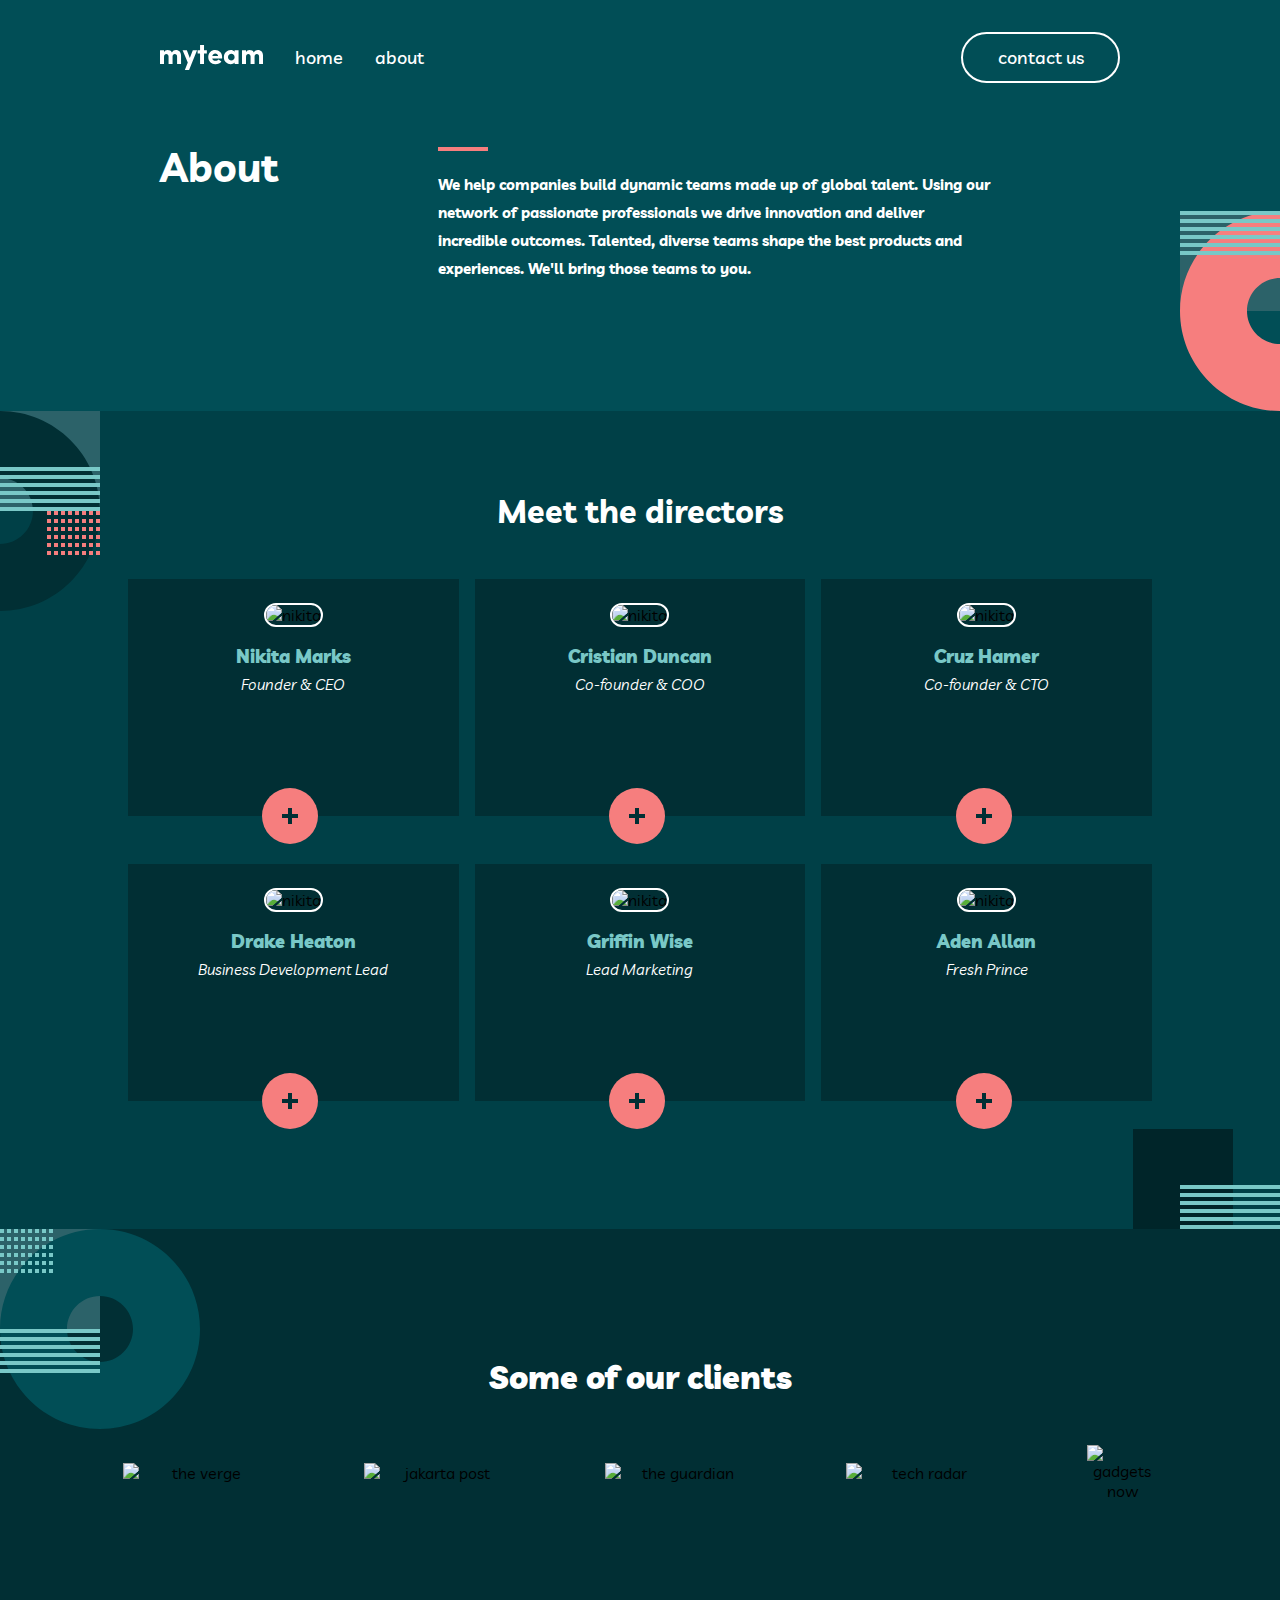
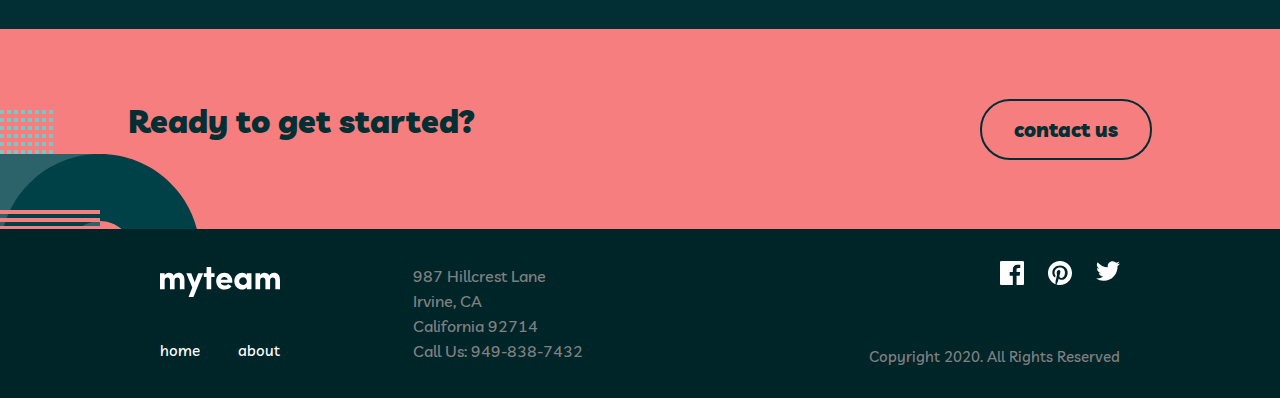
==== about.html @ 6d3e15d1 "Add files via upload" ====
<!DOCTYPE html>
<html lang="en">

<head>
  <meta charset="UTF-8">
  <meta name="viewport" content="width=device-width, initial-scale=1.0">
  <link href="https://fonts.googleapis.com/css2?family=Livvic:wght@500;700&display=swap" rel="stylesheet">
  <link rel="icon" type="image/png" sizes="32x32" href="./images/favicon-32x32.png">
  <link rel="stylesheet" href="./css/about-mobile.css">
  <link rel="stylesheet" href="./css/tablet/about-tablet.css">
  <link rel="stylesheet" href="./css/desktop/about-desktop.css">
  <script src="./js/script.js" defer></script>
  <title>Frontend Mentor | myteam website challenge - Homepage</title>
</head>

<body>

  <header>
    <div class="top-header">
      <svg class="logo" viewBox="0 0 160 40" xmlns="http://www.w3.org/2000/svg">
        <path fill="#fff"
          d="M6.214 29.531V18.237c0-1.488.334-2.582 1.003-3.282.668-.699 1.511-1.049 2.529-1.049 1.017 0 1.846.365 2.485 1.094.625.73.967 1.734 1.025 3.013v11.518h6.213V18.237c0-1.459.32-2.545.96-3.26.64-.714 1.49-1.07 2.55-1.07 1.062 0 1.92.379 2.573 1.138.625.759.938 1.793.938 3.102v11.384h6.148v-12.12c0-3.096-.69-5.484-2.071-7.165-1.381-1.682-3.38-2.523-5.996-2.523-2.616 0-4.687 1.265-6.213 3.795-1.163-2.5-3.394-3.75-6.694-3.75a6.251 6.251 0 00-3.27.915c-.945.64-1.672 1.51-2.18 2.612V8.192H0v21.34h6.214zM44.634 40L57.499 8.192h-6.606L46.248 20.29l-4.6-12.098h-6.606l8.045 19.152L38.072 40h6.563zm23.683-10.469V13.214H72.7V8.192h-4.383V0h-6.17v8.192h-3.793v5.022h3.793v16.317h6.17zm17.448.447c4.418.015 7.594-1.429 9.527-4.33L90.78 22.5c-1.046 1.34-2.565 2.009-4.557 2.009-1.279 0-2.427-.313-3.444-.938-1.018-.625-1.585-1.503-1.7-2.634H96.36c.058-1.28.087-1.934.087-1.964-.015-3.333-1.04-6.041-3.074-8.125-2.035-2.083-4.586-3.125-7.653-3.125-3.067-.015-5.64 1.005-7.718 3.058-2.078 2.054-3.118 4.725-3.118 8.014 0 3.288 1.04 5.982 3.118 8.08 2.108 2.068 4.695 3.103 7.762 3.103zm4.426-13.014h-9.027c.233-1.16.814-2.068 1.745-2.723.9-.655 1.875-.967 2.921-.937a4.987 4.987 0 012.856.982c.858.625 1.36 1.518 1.505 2.678zm19.518 12.969c1.076.03 2.202-.208 3.38-.714 1.177-.506 2.078-1.213 2.703-2.12v2.432h6.148V8.192h-6.148v2.366c-.625-.908-1.52-1.607-2.682-2.098-1.163-.491-2.296-.737-3.401-.737-2.718.015-5.167 1.05-7.347 3.103-2.18 2.053-3.27 4.725-3.27 8.013 0 3.289 1.053 5.96 3.16 8.014 2.108 2.053 4.594 3.08 7.457 3.08zm1.003-6.027c-1.41 0-2.624-.476-3.641-1.428-1.047-.953-1.57-2.158-1.57-3.616 0-1.444.523-2.657 1.57-3.639 1.134-.967 2.376-1.45 3.728-1.45 1.352 0 2.522.476 3.51 1.428.989.952 1.483 2.173 1.483 3.66 0 1.489-.494 2.701-1.483 3.639-.988.938-2.187 1.406-3.597 1.406zm22.81 5.625V18.237c0-1.488.335-2.582 1.003-3.282.669-.699 1.512-1.049 2.53-1.049 1.017 0 1.845.365 2.485 1.094.625.73.966 1.734 1.025 3.013v11.518h6.213V18.237c0-1.459.32-2.545.96-3.26.64-.714 1.49-1.07 2.55-1.07 1.062 0 1.92.379 2.573 1.138.625.759.938 1.793.938 3.102v11.384h6.148v-12.12c0-3.096-.69-5.484-2.071-7.165-1.381-1.682-3.38-2.523-5.996-2.523-2.616 0-4.687 1.265-6.214 3.795-1.162-2.5-3.394-3.75-6.693-3.75a6.251 6.251 0 00-3.27.915c-.945.64-1.672 1.51-2.18 2.612V8.192h-6.214v21.34h6.213z" />
      </svg>

      <div class="hamburger-button">
        <div class="bar"></div>
      </div>

      <nav>
        <div class="links">
          <div class="website-info">
            <a href="index.html">home</a>
            <a href="about.html">about</a>
          </div>
          <a class="contact" href="contact.html"><button>contact us</button></a>
        </div>
        <svg class="nav-svg" xmlns="http://www.w3.org/2000/svg" width="200" height="200">
          <g fill="none" fill-rule="evenodd">
            <path fill="#2C6269" d="M100 100H0V0h100z" />
            <path fill="#F67E7E"
              d="M100 0c55.228 0 100 44.772 100 100s-44.772 100-100 100S0 155.228 0 100 44.772 0 100 0zm0 67c-18.225 0-33 14.775-33 33s14.775 33 33 33 33-14.775 33-33-14.775-33-33-33z" />
            <path fill="#79C8C7"
              d="M100 40v4H0v-4h100zm0-8v4H0v-4h100zm0-8v4H0v-4h100zm0-8v4H0v-4h100zm0-8v4H0V8h100zm0-8v4H0V0h100z" />
          </g>
        </svg>
      </nav>
    </div>

    <div class="about">
      <h2>About</h2>
      <div class="hr-in-p">
        <hr>
        <p>We help companies build dynamic teams made up of global talent. Using our network of passionate professionals
          we drive innovation and deliver incredible outcomes. Talented, diverse teams shape the best products and
          experiences. We'll bring those teams to you.</p>
      </div>
    </div>

    <svg class="header-svg" xmlns="http://www.w3.org/2000/svg" width="200" height="200">
      <g fill="none" fill-rule="evenodd">
        <path fill="#2C6269" d="M100 100H0V0h100z" />
        <path fill="#F67E7E"
          d="M100 0c55.228 0 100 44.772 100 100s-44.772 100-100 100S0 155.228 0 100 44.772 0 100 0zm0 67c-18.225 0-33 14.775-33 33s14.775 33 33 33 33-14.775 33-33-14.775-33-33-33z" />
        <path fill="#79C8C7"
          d="M100 40v4H0v-4h100zm0-8v4H0v-4h100zm0-8v4H0v-4h100zm0-8v4H0v-4h100zm0-8v4H0V8h100zm0-8v4H0V0h100z" />
      </g>
    </svg>
  </header>



  <main>
    <div class="upper-main">
      <svg class="main-svg" xmlns="http://www.w3.org/2000/svg" width="200" height="200">
        <g fill="none" fill-rule="evenodd">
          <path fill="#2C6269" d="M100 100h100V0H100z" />
          <path fill="#012F34"
            d="M100 0C44.772 0 0 44.772 0 100s44.772 100 100 100 100-44.772 100-100S155.228 0 100 0zm0 67c18.225 0 33 14.775 33 33s-14.775 33-33 33-33-14.775-33-33 14.775-33 33-33z" />
          <path fill="#79C8C7"
            d="M100 96v4h100v-4H100zm0-8v4h100v-4H100zm0-8v4h100v-4H100zm0-8v4h100v-4H100zm0-8v4h100v-4H100zm0-8v4h100v-4H100z" />
          <path fill="#F67E7E"
            d="M196 140v4h4v-4h-4zm-7 0v4h4v-4h-4zm-7 0v4h4v-4h-4zm-7 0v4h4v-4h-4zm-7 0v4h4v-4h-4zm-7 0v4h4v-4h-4zm-7 0v4h4v-4h-4zm-7 0v4h4v-4h-4zm49-8v4h4v-4h-4zm-7 0v4h4v-4h-4zm-7 0v4h4v-4h-4zm-7 0v4h4v-4h-4zm-7 0v4h4v-4h-4zm-7 0v4h4v-4h-4zm-7 0v4h4v-4h-4zm-7 0v4h4v-4h-4zm49-8v4h4v-4h-4zm-7 0v4h4v-4h-4zm-7 0v4h4v-4h-4zm-7 0v4h4v-4h-4zm-7 0v4h4v-4h-4zm-7 0v4h4v-4h-4zm-7 0v4h4v-4h-4zm-7 0v4h4v-4h-4zm35-8v4h4v-4h-4zm-14 0v4h4v-4h-4zm7 0v4h4v-4h-4zm-21 0v4h4v-4h-4zm7 0v4h4v-4h-4zm35 0v4h4v-4h-4zm-7 0v4h4v-4h-4zm-42 0v4h4v-4h-4zm49-8v4h4v-4h-4zm-7 0v4h4v-4h-4zm-7 0v4h4v-4h-4zm-7 0v4h4v-4h-4zm-7 0v4h4v-4h-4zm-7 0v4h4v-4h-4zm-7 0v4h4v-4h-4zm-7 0v4h4v-4h-4zm49-8v4h4v-4h-4zm-7 0v4h4v-4h-4zm-7 0v4h4v-4h-4zm-7 0v4h4v-4h-4zm-7 0v4h4v-4h-4zm-7 0v4h4v-4h-4zm-7 0v4h4v-4h-4zm-7 0v4h4v-4h-4z" />
        </g>
      </svg>
      <h3>Meet the directors</h3>
      <div class="meet-directors">
        <div class="wrapper">
          <div class="card">
            <div class="front">
              <img src="\starter-code\assets\avatar-nikita.jpg" alt="nikita">
              <section>
                <span>Nikita Marks</span>
                <span>Founder & CEO</span>
              </section>
              
            </div>

            <div class="back">
              <section>
                <span>Nikita Marks</span>
                <p>"In the world of creation, empowered teams craft greatness."</p>
                <div class="social-contact">
                  <svg class="twitter-svg" xmlns="http://www.w3.org/2000/svg" width="24" height="20">
                    <path
                      d="M24 2.557a9.83 9.83 0 01-2.828.775A4.932 4.932 0 0023.337.608a9.864 9.864 0 01-3.127 1.195A4.916 4.916 0 0016.616.248c-3.179 0-5.515 2.966-4.797 6.045A13.978 13.978 0 011.671 1.149a4.93 4.93 0 001.523 6.574 4.903 4.903 0 01-2.229-.616c-.054 2.281 1.581 4.415 3.949 4.89a4.935 4.935 0 01-2.224.084 4.928 4.928 0 004.6 3.419A9.9 9.9 0 010 17.54a13.94 13.94 0 007.548 2.212c9.142 0 14.307-7.721 13.995-14.646A10.025 10.025 0 0024 2.557z" />
                  </svg>
                  <svg class="linkedin-svg" xmlns="http://www.w3.org/2000/svg" width="20" height="20">
                    <path
                      d="M18 0H2C.9 0 0 .9 0 2v16c0 1.1.9 2 2 2h16c1.1 0 2-.9 2-2V2c0-1.1-.9-2-2-2zM6 17H3V8h3v9zM4.5 6.3c-1 0-1.8-.8-1.8-1.8s.8-1.8 1.8-1.8 1.8.8 1.8 1.8-.8 1.8-1.8 1.8zM17 17h-3v-5.3c0-.8-.7-1.5-1.5-1.5s-1.5.7-1.5 1.5V17H8V8h3v1.2c.5-.8 1.6-1.4 2.5-1.4 1.9 0 3.5 1.6 3.5 3.5V17z" />
                  </svg>
                </div>
              </section>
            </div>
          </div>

          <div class="plus">
            <svg xmlns="http://www.w3.org/2000/svg" width="16" height="16">
              <path fill="#012F34" fill-rule="evenodd" d="M10 0v5.999L16 6v4h-6v6H6v-6H0V6h6V0h4z" />
            </svg>
          </div>
        </div>

        <div class="wrapper">
          <div class="card">
            <div class="front">
              <img src="\starter-code\assets\avatar-christian.jpg" alt="nikita">
              <section>
                <span>Cristian Duncan</span>
                <span>Co-founder & COO</span>
              </section>
              
            </div>

            <div class="back">
              <section>
                <span>Cristian Duncan</span>
                <p>"Unlock greatness through teamwork and unwavering determination"</p>
                <div class="social-contact">
                  <svg class="twitter-svg" xmlns="http://www.w3.org/2000/svg" width="24" height="20">
                    <path
                      d="M24 2.557a9.83 9.83 0 01-2.828.775A4.932 4.932 0 0023.337.608a9.864 9.864 0 01-3.127 1.195A4.916 4.916 0 0016.616.248c-3.179 0-5.515 2.966-4.797 6.045A13.978 13.978 0 011.671 1.149a4.93 4.93 0 001.523 6.574 4.903 4.903 0 01-2.229-.616c-.054 2.281 1.581 4.415 3.949 4.89a4.935 4.935 0 01-2.224.084 4.928 4.928 0 004.6 3.419A9.9 9.9 0 010 17.54a13.94 13.94 0 007.548 2.212c9.142 0 14.307-7.721 13.995-14.646A10.025 10.025 0 0024 2.557z" />
                  </svg>
                  <svg class="linkedin-svg" xmlns="http://www.w3.org/2000/svg" width="20" height="20">
                    <path
                      d="M18 0H2C.9 0 0 .9 0 2v16c0 1.1.9 2 2 2h16c1.1 0 2-.9 2-2V2c0-1.1-.9-2-2-2zM6 17H3V8h3v9zM4.5 6.3c-1 0-1.8-.8-1.8-1.8s.8-1.8 1.8-1.8 1.8.8 1.8 1.8-.8 1.8-1.8 1.8zM17 17h-3v-5.3c0-.8-.7-1.5-1.5-1.5s-1.5.7-1.5 1.5V17H8V8h3v1.2c.5-.8 1.6-1.4 2.5-1.4 1.9 0 3.5 1.6 3.5 3.5V17z" />
                  </svg>
                </div>
              </section>
            </div>
          </div>

          <div class="plus">
            <svg class="plus-sign" xmlns="http://www.w3.org/2000/svg" width="16" height="16">
              <path fill="#012F34" fill-rule="evenodd" d="M10 0v5.999L16 6v4h-6v6H6v-6H0V6h6V0h4z" />
            </svg>
          </div>
        </div>

        <div class="wrapper">
          <div class="card">
            <div class="front">
              <img src="\starter-code\assets\avatar-cruz.jpg" alt="nikita">
              <section>
                <span>Cruz Hamer</span>
                <span>Co-founder & CTO</span>
              </section>
              
            </div>

            <div class="back">
              <section>
                <span>Cruz Hamer</span>
                <p>"Chase your dreams with passion and let your spirit soar"</p>
                <div class="social-contact">
                  <svg class="twitter-svg" xmlns="http://www.w3.org/2000/svg" width="24" height="20">
                    <path
                      d="M24 2.557a9.83 9.83 0 01-2.828.775A4.932 4.932 0 0023.337.608a9.864 9.864 0 01-3.127 1.195A4.916 4.916 0 0016.616.248c-3.179 0-5.515 2.966-4.797 6.045A13.978 13.978 0 011.671 1.149a4.93 4.93 0 001.523 6.574 4.903 4.903 0 01-2.229-.616c-.054 2.281 1.581 4.415 3.949 4.89a4.935 4.935 0 01-2.224.084 4.928 4.928 0 004.6 3.419A9.9 9.9 0 010 17.54a13.94 13.94 0 007.548 2.212c9.142 0 14.307-7.721 13.995-14.646A10.025 10.025 0 0024 2.557z" />
                  </svg>
                  <svg class="linkedin-svg" xmlns="http://www.w3.org/2000/svg" width="20" height="20">
                    <path
                      d="M18 0H2C.9 0 0 .9 0 2v16c0 1.1.9 2 2 2h16c1.1 0 2-.9 2-2V2c0-1.1-.9-2-2-2zM6 17H3V8h3v9zM4.5 6.3c-1 0-1.8-.8-1.8-1.8s.8-1.8 1.8-1.8 1.8.8 1.8 1.8-.8 1.8-1.8 1.8zM17 17h-3v-5.3c0-.8-.7-1.5-1.5-1.5s-1.5.7-1.5 1.5V17H8V8h3v1.2c.5-.8 1.6-1.4 2.5-1.4 1.9 0 3.5 1.6 3.5 3.5V17z" />
                  </svg>
                </div>
              </section>
            </div>
          </div>

          <div class="plus">
            <svg class="plus-sign" xmlns="http://www.w3.org/2000/svg" width="16" height="16">
              <path fill="#012F34" fill-rule="evenodd" d="M10 0v5.999L16 6v4h-6v6H6v-6H0V6h6V0h4z" />
            </svg>
          </div>
        </div>

        <div class="wrapper">
          <div class="card">
            <div class="front">
              <img src="\starter-code\assets\avatar-drake.jpg" alt="nikita">
              <section>
                <span>Drake Heaton</span>
                <span>Business Development Lead</span>
              </section>
              
            </div>

            <div class="back">
              <section>
                <span>Drake Heaton</span>
                <p>"In the realm of possibility, empower others to discover their brilliance"</p>
                <div class="social-contact">
                  <svg class="twitter-svg" xmlns="http://www.w3.org/2000/svg" width="24" height="20">
                    <path
                      d="M24 2.557a9.83 9.83 0 01-2.828.775A4.932 4.932 0 0023.337.608a9.864 9.864 0 01-3.127 1.195A4.916 4.916 0 0016.616.248c-3.179 0-5.515 2.966-4.797 6.045A13.978 13.978 0 011.671 1.149a4.93 4.93 0 001.523 6.574 4.903 4.903 0 01-2.229-.616c-.054 2.281 1.581 4.415 3.949 4.89a4.935 4.935 0 01-2.224.084 4.928 4.928 0 004.6 3.419A9.9 9.9 0 010 17.54a13.94 13.94 0 007.548 2.212c9.142 0 14.307-7.721 13.995-14.646A10.025 10.025 0 0024 2.557z" />
                  </svg>
                  <svg class="linkedin-svg" xmlns="http://www.w3.org/2000/svg" width="20" height="20">
                    <path
                      d="M18 0H2C.9 0 0 .9 0 2v16c0 1.1.9 2 2 2h16c1.1 0 2-.9 2-2V2c0-1.1-.9-2-2-2zM6 17H3V8h3v9zM4.5 6.3c-1 0-1.8-.8-1.8-1.8s.8-1.8 1.8-1.8 1.8.8 1.8 1.8-.8 1.8-1.8 1.8zM17 17h-3v-5.3c0-.8-.7-1.5-1.5-1.5s-1.5.7-1.5 1.5V17H8V8h3v1.2c.5-.8 1.6-1.4 2.5-1.4 1.9 0 3.5 1.6 3.5 3.5V17z" />
                  </svg>
                </div>
              </section>
            </div>
          </div>

          <div class="plus">
            <svg class="plus-sign" xmlns="http://www.w3.org/2000/svg" width="16" height="16">
              <path fill="#012F34" fill-rule="evenodd" d="M10 0v5.999L16 6v4h-6v6H6v-6H0V6h6V0h4z" />
            </svg>
          </div>
        </div>

        <div class="wrapper">
          <div class="card">
            <div class="front">
              <img src="\starter-code\assets\avatar-griffin.jpg" alt="nikita">
              <section>
                <span>Griffin Wise</span>
                <span>Lead Marketing</span>
              </section>
              
            </div>

            <div class="back">
              <section>
                <span>Griffin Wise</span>
                <p>"Inspire innovation, and together, we'll conquer new horizons"</p>
                <div class="social-contact">
                  <svg class="twitter-svg" xmlns="http://www.w3.org/2000/svg" width="24" height="20">
                    <path
                      d="M24 2.557a9.83 9.83 0 01-2.828.775A4.932 4.932 0 0023.337.608a9.864 9.864 0 01-3.127 1.195A4.916 4.916 0 0016.616.248c-3.179 0-5.515 2.966-4.797 6.045A13.978 13.978 0 011.671 1.149a4.93 4.93 0 001.523 6.574 4.903 4.903 0 01-2.229-.616c-.054 2.281 1.581 4.415 3.949 4.89a4.935 4.935 0 01-2.224.084 4.928 4.928 0 004.6 3.419A9.9 9.9 0 010 17.54a13.94 13.94 0 007.548 2.212c9.142 0 14.307-7.721 13.995-14.646A10.025 10.025 0 0024 2.557z" />
                  </svg>
                  <svg class="linkedin-svg" xmlns="http://www.w3.org/2000/svg" width="20" height="20">
                    <path
                      d="M18 0H2C.9 0 0 .9 0 2v16c0 1.1.9 2 2 2h16c1.1 0 2-.9 2-2V2c0-1.1-.9-2-2-2zM6 17H3V8h3v9zM4.5 6.3c-1 0-1.8-.8-1.8-1.8s.8-1.8 1.8-1.8 1.8.8 1.8 1.8-.8 1.8-1.8 1.8zM17 17h-3v-5.3c0-.8-.7-1.5-1.5-1.5s-1.5.7-1.5 1.5V17H8V8h3v1.2c.5-.8 1.6-1.4 2.5-1.4 1.9 0 3.5 1.6 3.5 3.5V17z" />
                  </svg>
                </div>
              </section>
            </div>
          </div>

          <div class="plus">
            <svg xmlns="http://www.w3.org/2000/svg" width="16" height="16">
              <path fill="#012F34" fill-rule="evenodd" d="M10 0v5.999L16 6v4h-6v6H6v-6H0V6h6V0h4z" />
            </svg>
          </div>
        </div>

        

        <div class="wrapper">
          <div class="card">
            <div class="front">
              <img src="\starter-code\assets\avatar-aden.jpg" alt="nikita">
              <section>
                <span>Aden Allan</span>
                <span>Fresh Prince</span>
              </section>
            </div>

            <div class="back">
              <section>
                <span>Aden Allan</span>
                <p>"Empowered teams create truly amazing products. Set the north star and let them follow it."</p>
                <div class="social-contact">
                  <svg class="twitter-svg" xmlns="http://www.w3.org/2000/svg" width="24" height="20">
                    <path
                      d="M24 2.557a9.83 9.83 0 01-2.828.775A4.932 4.932 0 0023.337.608a9.864 9.864 0 01-3.127 1.195A4.916 4.916 0 0016.616.248c-3.179 0-5.515 2.966-4.797 6.045A13.978 13.978 0 011.671 1.149a4.93 4.93 0 001.523 6.574 4.903 4.903 0 01-2.229-.616c-.054 2.281 1.581 4.415 3.949 4.89a4.935 4.935 0 01-2.224.084 4.928 4.928 0 004.6 3.419A9.9 9.9 0 010 17.54a13.94 13.94 0 007.548 2.212c9.142 0 14.307-7.721 13.995-14.646A10.025 10.025 0 0024 2.557z" />
                  </svg>
                  <svg class="linkedin-svg" xmlns="http://www.w3.org/2000/svg" width="20" height="20">
                    <path
                      d="M18 0H2C.9 0 0 .9 0 2v16c0 1.1.9 2 2 2h16c1.1 0 2-.9 2-2V2c0-1.1-.9-2-2-2zM6 17H3V8h3v9zM4.5 6.3c-1 0-1.8-.8-1.8-1.8s.8-1.8 1.8-1.8 1.8.8 1.8 1.8-.8 1.8-1.8 1.8zM17 17h-3v-5.3c0-.8-.7-1.5-1.5-1.5s-1.5.7-1.5 1.5V17H8V8h3v1.2c.5-.8 1.6-1.4 2.5-1.4 1.9 0 3.5 1.6 3.5 3.5V17z" />
                  </svg>
                </div>
              </section>
            </div>
          </div>

          <div class="plus">
            <svg xmlns="http://www.w3.org/2000/svg" width="16" height="16">
              <path fill="#012F34" fill-rule="evenodd" d="M10 0v5.999L16 6v4h-6v6H6v-6H0V6h6V0h4z" />
            </svg>
          </div>
        </div>
      </div>

      <svg class="director-svg" xmlns="http://www.w3.org/2000/svg" width="147" height="100">
        <g fill="none" fill-rule="evenodd">
          <path fill="#002529" d="M0 100h100V0H0z" />
          <path fill="#79C8C7"
            d="M47 96v4h100v-4H47zm0-8v4h100v-4H47zm0-8v4h100v-4H47zm0-8v4h100v-4H47zm0-8v4h100v-4H47zm0-8v4h100v-4H47z" />
        </g>
      </svg>
    </div>
  </main>

  <div class="lower-main">
    <svg class="clients-svg" xmlns="http://www.w3.org/2000/svg" width="200" height="200">
      <g fill="none" fill-rule="evenodd">
        <path fill="#2C6269" d="M100 100H0V0h100z" />
        <path fill="#014E56"
          d="M100 0c55.228 0 100 44.772 100 100s-44.772 100-100 100S0 155.228 0 100 44.772 0 100 0zm0 67c-18.225 0-33 14.775-33 33s14.775 33 33 33 33-14.775 33-33-14.775-33-33-33z" />
        <path fill="#79C8C7"
          d="M100 140v4H0v-4h100zm0-8v4H0v-4h100zm0-8v4H0v-4h100zm0-8v4H0v-4h100zm0-8v4H0v-4h100zm0-8v4H0v-4h100zM4 40v4H0v-4h4zm7 0v4H7v-4h4zm7 0v4h-4v-4h4zm7 0v4h-4v-4h4zm7 0v4h-4v-4h4zm7 0v4h-4v-4h4zm7 0v4h-4v-4h4zm7 0v4h-4v-4h4zM4 32v4H0v-4h4zm7 0v4H7v-4h4zm7 0v4h-4v-4h4zm7 0v4h-4v-4h4zm7 0v4h-4v-4h4zm7 0v4h-4v-4h4zm7 0v4h-4v-4h4zm7 0v4h-4v-4h4zM4 24v4H0v-4h4zm7 0v4H7v-4h4zm7 0v4h-4v-4h4zm7 0v4h-4v-4h4zm7 0v4h-4v-4h4zm7 0v4h-4v-4h4zm7 0v4h-4v-4h4zm7 0v4h-4v-4h4zm-35-8v4h-4v-4h4zm14 0v4h-4v-4h4zm-7 0v4h-4v-4h4zm21 0v4h-4v-4h4zm-7 0v4h-4v-4h4zM4 16v4H0v-4h4zm7 0v4H7v-4h4zm42 0v4h-4v-4h4zM4 8v4H0V8h4zm7 0v4H7V8h4zm7 0v4h-4V8h4zm7 0v4h-4V8h4zm7 0v4h-4V8h4zm7 0v4h-4V8h4zm7 0v4h-4V8h4zm7 0v4h-4V8h4zM4 0v4H0V0h4zm7 0v4H7V0h4zm7 0v4h-4V0h4zm7 0v4h-4V0h4zm7 0v4h-4V0h4zm7 0v4h-4V0h4zm7 0v4h-4V0h4zm7 0v4h-4V0h4z" />
      </g>
    </svg>
    <h3>Some of our clients</h3>
    <div class="clients">
      <img src="\starter-code\assets\logo-the-verge.png" alt="the verge">
      <img src="\starter-code\assets\logo-jakarta-post.png" alt="jakarta post">
      <img src="\starter-code\assets\logo-the-guardian.png" alt="the guardian">
      <img src="\starter-code\assets\logo-tech-radar.png" alt="tech radar">
      <img src="\starter-code\assets\logo-gadgets-now.png" alt="gadgets now">
    </div>
  </div>

  <footer>
    <div class="upper-footer">
      <div class="contact-us">
        <h6>Ready to get started?</h6>
        <a href="contact.html"><button>contact us</button></a>
      </div>
      <svg xmlns="http://www.w3.org/2000/svg" width="200" height="144">
        <g fill="none" fill-rule="evenodd">
          <path fill="#2C6269" d="M100 144H0V44h100z" />
          <path fill="#004047"
            d="M100 44c55.228 0 100 44.772 100 100s-44.772 100-100 100S0 199.228 0 144 44.772 44 100 44zm0 67c-18.225 0-33 14.775-33 33s14.775 33 33 33 33-14.775 33-33-14.775-33-33-33z" />
          <path fill="#F67E7E"
            d="M100 140v4H0v-4h100zm0-8v4H0v-4h100zm0-8v4H0v-4h100zm0-8v4H0v-4h100zm0-8v4H0v-4h100zm0-8v4H0v-4h100z" />
          <path fill="#79C8C7"
            d="M4 40v4H0v-4h4zm7 0v4H7v-4h4zm7 0v4h-4v-4h4zm7 0v4h-4v-4h4zm7 0v4h-4v-4h4zm7 0v4h-4v-4h4zm7 0v4h-4v-4h4zm7 0v4h-4v-4h4zM4 32v4H0v-4h4zm7 0v4H7v-4h4zm7 0v4h-4v-4h4zm7 0v4h-4v-4h4zm7 0v4h-4v-4h4zm7 0v4h-4v-4h4zm7 0v4h-4v-4h4zm7 0v4h-4v-4h4zM4 24v4H0v-4h4zm7 0v4H7v-4h4zm7 0v4h-4v-4h4zm7 0v4h-4v-4h4zm7 0v4h-4v-4h4zm7 0v4h-4v-4h4zm7 0v4h-4v-4h4zm7 0v4h-4v-4h4zm-35-8v4h-4v-4h4zm14 0v4h-4v-4h4zm-7 0v4h-4v-4h4zm21 0v4h-4v-4h4zm-7 0v4h-4v-4h4zM4 16v4H0v-4h4zm7 0v4H7v-4h4zm42 0v4h-4v-4h4zM4 8v4H0V8h4zm7 0v4H7V8h4zm7 0v4h-4V8h4zm7 0v4h-4V8h4zm7 0v4h-4V8h4zm7 0v4h-4V8h4zm7 0v4h-4V8h4zm7 0v4h-4V8h4zM4 0v4H0V0h4zm7 0v4H7V0h4zm7 0v4h-4V0h4zm7 0v4h-4V0h4zm7 0v4h-4V0h4zm7 0v4h-4V0h4zm7 0v4h-4V0h4zm7 0v4h-4V0h4z" />
        </g>
      </svg>
    </div>

    <div class="lower-footer">
      <div class="my-team">
        <svg class="footer-logo" viewBox="0 0 160 40" xmlns="http://www.w3.org/2000/svg">
          <path fill="#fff"
            d="M6.214 29.531V18.237c0-1.488.334-2.582 1.003-3.282.668-.699 1.511-1.049 2.529-1.049 1.017 0 1.846.365 2.485 1.094.625.73.967 1.734 1.025 3.013v11.518h6.213V18.237c0-1.459.32-2.545.96-3.26.64-.714 1.49-1.07 2.55-1.07 1.062 0 1.92.379 2.573 1.138.625.759.938 1.793.938 3.102v11.384h6.148v-12.12c0-3.096-.69-5.484-2.071-7.165-1.381-1.682-3.38-2.523-5.996-2.523-2.616 0-4.687 1.265-6.213 3.795-1.163-2.5-3.394-3.75-6.694-3.75a6.251 6.251 0 00-3.27.915c-.945.64-1.672 1.51-2.18 2.612V8.192H0v21.34h6.214zM44.634 40L57.499 8.192h-6.606L46.248 20.29l-4.6-12.098h-6.606l8.045 19.152L38.072 40h6.563zm23.683-10.469V13.214H72.7V8.192h-4.383V0h-6.17v8.192h-3.793v5.022h3.793v16.317h6.17zm17.448.447c4.418.015 7.594-1.429 9.527-4.33L90.78 22.5c-1.046 1.34-2.565 2.009-4.557 2.009-1.279 0-2.427-.313-3.444-.938-1.018-.625-1.585-1.503-1.7-2.634H96.36c.058-1.28.087-1.934.087-1.964-.015-3.333-1.04-6.041-3.074-8.125-2.035-2.083-4.586-3.125-7.653-3.125-3.067-.015-5.64 1.005-7.718 3.058-2.078 2.054-3.118 4.725-3.118 8.014 0 3.288 1.04 5.982 3.118 8.08 2.108 2.068 4.695 3.103 7.762 3.103zm4.426-13.014h-9.027c.233-1.16.814-2.068 1.745-2.723.9-.655 1.875-.967 2.921-.937a4.987 4.987 0 012.856.982c.858.625 1.36 1.518 1.505 2.678zm19.518 12.969c1.076.03 2.202-.208 3.38-.714 1.177-.506 2.078-1.213 2.703-2.12v2.432h6.148V8.192h-6.148v2.366c-.625-.908-1.52-1.607-2.682-2.098-1.163-.491-2.296-.737-3.401-.737-2.718.015-5.167 1.05-7.347 3.103-2.18 2.053-3.27 4.725-3.27 8.013 0 3.289 1.053 5.96 3.16 8.014 2.108 2.053 4.594 3.08 7.457 3.08zm1.003-6.027c-1.41 0-2.624-.476-3.641-1.428-1.047-.953-1.57-2.158-1.57-3.616 0-1.444.523-2.657 1.57-3.639 1.134-.967 2.376-1.45 3.728-1.45 1.352 0 2.522.476 3.51 1.428.989.952 1.483 2.173 1.483 3.66 0 1.489-.494 2.701-1.483 3.639-.988.938-2.187 1.406-3.597 1.406zm22.81 5.625V18.237c0-1.488.335-2.582 1.003-3.282.669-.699 1.512-1.049 2.53-1.049 1.017 0 1.845.365 2.485 1.094.625.73.966 1.734 1.025 3.013v11.518h6.213V18.237c0-1.459.32-2.545.96-3.26.64-.714 1.49-1.07 2.55-1.07 1.062 0 1.92.379 2.573 1.138.625.759.938 1.793.938 3.102v11.384h6.148v-12.12c0-3.096-.69-5.484-2.071-7.165-1.381-1.682-3.38-2.523-5.996-2.523-2.616 0-4.687 1.265-6.214 3.795-1.162-2.5-3.394-3.75-6.693-3.75a6.251 6.251 0 00-3.27.915c-.945.64-1.672 1.51-2.18 2.612V8.192h-6.214v21.34h6.213z" />
        </svg>
        <div class="home-about">
          <a href="index.html">home</a>
          <a href="about.html">about</a>
        </div>
      </div>
      <div class="address-socials">
        <div class="address">
          <ul>
            <li>987 Hillcrest Lane</li>
            <li>Irvine, CA</li>
            <li>California 92714</li>
            <li>Call Us: 949-838-7432</li>
          </ul>
        </div>
        <div class="socials">
          <ul class="social-icons">
            <li><a href="">
                <svg xmlns="http://www.w3.org/2000/svg" width="24" height="24">
                  <path
                    d="M22.675 0H1.325C.593 0 0 .593 0 1.325v21.351C0 23.407.593 24 1.325 24H12.82v-9.294H9.692v-3.622h3.128V8.413c0-3.1 1.893-4.788 4.659-4.788 1.325 0 2.463.099 2.795.143v3.24l-1.918.001c-1.504 0-1.795.715-1.795 1.763v2.313h3.587l-.467 3.622h-3.12V24h6.116c.73 0 1.323-.593 1.323-1.325V1.325C24 .593 23.407 0 22.675 0z" />
                </svg>
              </a></li>

            <li><a href=""><svg xmlns="http://www.w3.org/2000/svg" width="24" height="24">
                  <path
                    d="M12 0C5.373 0 0 5.372 0 12c0 5.084 3.163 9.426 7.627 11.174-.105-.949-.2-2.405.042-3.441.218-.937 1.407-5.965 1.407-5.965s-.359-.719-.359-1.782c0-1.668.967-2.914 2.171-2.914 1.023 0 1.518.769 1.518 1.69 0 1.029-.655 2.568-.994 3.995-.283 1.194.599 2.169 1.777 2.169 2.133 0 3.772-2.249 3.772-5.495 0-2.873-2.064-4.882-5.012-4.882-3.414 0-5.418 2.561-5.418 5.207 0 1.031.397 2.138.893 2.738a.36.36 0 01.083.345l-.333 1.36c-.053.22-.174.267-.402.161-1.499-.698-2.436-2.889-2.436-4.649 0-3.785 2.75-7.262 7.929-7.262 4.163 0 7.398 2.967 7.398 6.931 0 4.136-2.607 7.464-6.227 7.464-1.216 0-2.359-.631-2.75-1.378l-.748 2.853c-.271 1.043-1.002 2.35-1.492 3.146C9.57 23.812 10.763 24 12 24c6.627 0 12-5.373 12-12 0-6.628-5.373-12-12-12z" />
                </svg></a></li>

            <li><a href=""><svg xmlns="http://www.w3.org/2000/svg" width="24" height="20">
                  <path
                    d="M24 2.557a9.83 9.83 0 01-2.828.775A4.932 4.932 0 0023.337.608a9.864 9.864 0 01-3.127 1.195A4.916 4.916 0 0016.616.248c-3.179 0-5.515 2.966-4.797 6.045A13.978 13.978 0 011.671 1.149a4.93 4.93 0 001.523 6.574 4.903 4.903 0 01-2.229-.616c-.054 2.281 1.581 4.415 3.949 4.89a4.935 4.935 0 01-2.224.084 4.928 4.928 0 004.6 3.419A9.9 9.9 0 010 17.54a13.94 13.94 0 007.548 2.212c9.142 0 14.307-7.721 13.995-14.646A10.025 10.025 0 0024 2.557z" />
                </svg></a></li>
          </ul>
          <span>Copyright 2020. All Rights Reserved</span>
        </div>
      </div>
    </div>
  </footer>


</body>

</html>
---- css/about-mobile.css ----
* {
    margin: 0;
    padding: 0;
    font-family: 'Livvic', sans-serif;
    text-decoration: none;
    list-style-type: none;
}

/* header */

header {
    display: flex;
    position: relative;
    flex-direction: column;
    align-items: center;
    padding: 2rem 2rem 0 2rem;
    text-align: center;
    background-color: #014e56;
    overflow: hidden;
}

.top-header {
    display: flex;
    justify-content: space-between;
    align-items: center;
    width: 100%;
    margin-bottom: 4rem;
}

.header-svg {
    position: absolute;
    bottom: -100px;
    right: -100px;
}

header h2 {
    font-size: 40px;
    line-height: 40px;
    margin-bottom: 1rem;
    color: white;
}

header p {
    font-size: 15px;
    font-weight: 500;
    margin-bottom: 8rem;
    line-height: 28px;
    color: white;
}

.logo {
    width: 120px;
}

.about hr {
    display: none;
}

/* hamburger button */

.hamburger-button {
    position: relative;
    display: block;
    width: 35px;
    cursor: pointer;
    z-index: 99;
}

.hamburger-button .bar,
.hamburger-button::after,
.hamburger-button::before {
    content: '';
    display: block;
    width: 100%;
    height: 5px;
    background-color: #fff;
    margin: 6px 0;
    transition: 0.4s;
}

.hamburger-button.is-active::before {
    transform: rotate(-45deg) translate(-8px, 6px);
}

.hamburger-button.is-active::after {
    transform: rotate(45deg) translate(-9px, -8px);
}

.hamburger-button.is-active .bar {
    opacity: 0;
}

/* MOBILE NAV */

nav {
    position: fixed;
    top: 0;
    right: -100%;
    width: 100%;
    min-height: 100vh;
    background-color: #004047;
    z-index: 98;
    overflow: hidden;
    transition: 0.4s;
}

nav.is-active {
    right: 0;
}

.website-info {
    display: flex;
    flex-direction: column;
}

.links {
    display: flex;
    flex-direction: column;
    margin: 50% 5rem;
    text-align: start;
}

.links a {
    margin-bottom: 3rem;
    font-size: 18px;
    font-weight: 500;
    color: white;
}

.nav-svg {
    position: absolute;
    bottom: 0;
    right: -100px;
}

.links button {
    padding: 1rem 1rem;
    width: 159px;
    border-radius: 30px;
    background-color: transparent;
    border: solid white 2px;
    font-size: 18px;
    color: white;
    font-weight: 500;
    cursor: pointer;
}

/* MAIN */

main {
    display: flex;
    flex-direction: column;
    position: relative;
    align-items: center;
    text-align: center;
    overflow: hidden;
    padding: 5rem 1rem;
    background-color: #004047;
}

main h3 {
    font-size: 32px;
    font-weight: bold;
    color: white;
}

.main-svg {
    position: absolute;
    left: -100px;
    top: -100px;
}

/* directors */

.upper-main {
    background-color: #004047;
}

.meet-directors {
    margin-top: 3rem;
    display: flex;
    flex-direction: column;
    align-items: center;
    gap: 4rem;
    width: 100%;
    margin-bottom: 3rem;
}

.wrapper {
    width: 100%;
    height: 237px;
    background-color: #012F34;
    position: relative;
}

.card {
    height: 100%;
    width: 100%;
}

.front-active {
    opacity: 0;
    position: relative;
}

.front {
    position: absolute;
    opacity: 1;
    width: 100%;
    height: 100%;
    transition: 0.4s;
}

/* back */

.back {
    opacity: 0;
    background-color: #002529;
    height: calc(100% - 4rem);
    width: calc(100% - 2rem);
    margin-bottom: 0;
    padding: 2rem 1rem;
    transition: 0.4s;
}

.back section {
    margin: 0;
}

.back-active {
    position: absolute;
    top: 0;
    opacity: 1;
}

.back section {
    display: flex;
    flex-direction: column;
    align-items: center;
}

.back p {
    color: white;
    margin: 1rem 0;
    font-size: 15px;
    min-width: 84px;
}

.social-contact {
    display: flex;
    justify-content: space-between;
    width: 70px;
}

.social-contact svg {
    fill: white;
}

.social-contact svg:hover {
    cursor: pointer;
    fill: #F67E7E;
    transition: 0.4s;
}


.wrapper img {
    width: 94px;
    border: solid white 2px;
    border-radius: 50px;
    margin: 1.5rem 0 1rem;
}

.wrapper section {
    display: flex;
    flex-direction: column;
    line-height: 28px;
}

section {
    margin-bottom: 3rem;
}

section span:nth-child(1) {
    font-size: 18px;
    font-weight: 900;
    color: #79C8C7;
}

section span:nth-child(2) {
    font-size: 15px;
    font-style: italic;
    color: white;
}

.plus {
    display: flex;
    align-items: center;
    justify-content: center;

    position: absolute;
    right: calc(50% - 25px);
    bottom: -28px;

    width: 56px;
    height: 56px;
    border-radius: 50px;
    background-color: #F67E7E;
    cursor: pointer;
    transition: 0.4s;
    z-index: 99;
}

.plus.is-active {
    transform: rotate(45deg);
    background-color: #79C8C7;
}


.director-svg {
    position: absolute;
    bottom: 0;
    right: 0;
}





/* lower main */

.lower-main {
    display: flex;
    flex-direction: column;
    align-items: center;
    text-align: center;

    background-color: #012F34;
    position: relative;
    padding: 6rem 1rem 3rem;
    overflow: hidden;
}

.lower-main img {
    width: 120px;
    margin-bottom: 4rem;
}

.lower-main img:nth-child(1) {
    margin-top: 4rem;
}

.lower-main img:nth-child(5) {
    width: 70px;
}

.clients {
    display: flex;
    flex-direction: column;
    align-items: center;
}

.lower-main h3 {
    font-size: 32px;
    font-weight: 900;
    color: white;
}

.clients-svg {
    position: absolute;
    left: -100px;
    top: -100px;
}


/* footer */

/* upper footer */

.upper-footer {
    position: relative;
    display: flex;
    justify-content: center;
    align-items: center;
    height: 350px;
    overflow: hidden;
    background-color: #F67E7E;
}

.upper-footer svg {
    position: absolute;
    bottom: -25px;
    left: 0;
}

.contact-us {
    display: flex;
    flex-direction: column;
    text-align: center;
    align-items: center;
    width: 60%;
}

.contact-us h6 {
    font-size: 32px;
    font-weight: 900;
    margin-bottom: 1rem;
    color: #012F34;
}

.contact-us button {
    padding: 1rem 2rem;
    border-radius: 30px;
    background-color: transparent;
    border: solid #012F34 2px;
    font-size: 20px;
    color: #012F34;
    font-weight: 900;
    cursor: pointer;
}

.contact-us button:hover {
    transition: 0.4s;
    background-color: #002529;
    color: white;
}

/* lower footer */


.lower-footer {
    padding: 5rem;
    display: flex;
    flex-direction: column;
    align-items: center;
    justify-content: center;
    text-align: center;
    background-color: #002529;
}

.home-about {
    display: flex;
    justify-content: space-between;
    width: 120px;
    margin: 1.5rem 0;
}

.home-about *:hover {
    cursor: pointer;
    color: #F67E7E;
    transition: 0.4s;
}

.address li {
    margin-bottom: 10px;
    font-weight: 500;
    color: gray;
}

.lower-footer a {
    font-size: 15px;
    font-weight: 500;
    color: white;
}

.socials {
    display: flex;
    flex-direction: column;
    align-items: center;
    margin-top: 2rem;
}

.social-icons svg:hover {
    fill: #F67E7E;
    transition: 0.4s;
}

.social-icons svg {
    fill: white;
}

.socials span {
    font-size: 15px;
    font-weight: 500;
    margin-top: 1rem;
    color: gray;
}

.socials ul {
    display: flex;
    width: 100px;
    justify-content: space-between;
}
---- css/tablet/about-tablet.css ----
@media only screen and (min-width: 768px) {

    /* HEADER */

    .hamburger-button {
        display: none;
    }

    nav {
        display: block;
        right: auto;
        position: static;
        min-height: fit-content;
        background-color: transparent;
        margin-left: 2rem;
    }

    .links {
        display: flex;
        flex-direction: row;
        align-items: center;
        justify-content: space-between;
        margin: 0;
    }

    .links a {
        margin: 0;
    }

    .links a:hover {
        cursor: pointer;
        color: #F67E7E;
        transition: 0.4s;
    }


    .website-info a {
        margin: 0;
        margin-right: 2rem
    }

    .contact {
        margin: 0;
        margin-bottom: 0;
    }

    .links button {
        padding: 0.75rem 1rem;
        margin: auto;
    }

    .links button:hover {
        cursor: pointer;
        background-color: white;
        color: #012F34;
        transition: 0.4s;
    }

    .nav-svg {
        display: none;
    }

    .website-info {
        display: flex;
        flex-direction: row;
    }

    .about p {
        padding: 1rem 8rem;
        font-weight: 700;
    }

    .header-svg {
        bottom: 0;
    }

    /* MAIN */

    /* upper main */

    .main-svg {
        top: 0;
    }

    .meet-directors {
        display: grid;
        grid-template-columns: 1fr 1fr;
        grid-template-rows: repeat(3, 1fr);
        gap: 1rem;
        row-gap: 3rem;
        width: 80vw;
    }

    .director {
        width: 100%;
    }

    .director:last-child {
        margin-bottom: 0;
    }


    /* lower main */

    .lower-main {
        padding: 5rem 2rem 4rem;
    }

    .clients {
        flex-direction: row;
        width: 100%;
        justify-content: space-between;
        align-items: center;
        margin-top: 1.5rem;
    }

    .lower-main img:nth-child(1) {
        margin: 0;
    }

    .clients img {
        height: 100%;
        width: 120px;
        margin: 0;
    }

    .clients-svg {
        left: 0;
    }


    /* FOOTER */

    .upper-footer {
        height: 200px;
    }

    .contact-us {
        flex-direction: row;
        justify-content: space-between;
        width: 80%;
    }

    .lower-footer {
        flex-direction: row;
        justify-content: space-between;
        text-align: end;
        padding: 2rem;
        align-items: start;
        position: relative;
    }

    .address-socials {
        width: 100vw;

    }

    .social-icons {
        display: flex;
        justify-content: space-between;
        position: absolute;
        left: 2rem;
        bottom: 2rem;
    }

    .socials ul {
        width: 120px
    }


    .address {
        width: 100%;
    }

    .socials {
        flex-direction: row;
        justify-content: end;

    }
}
---- css/desktop/about-desktop.css ----
@media only screen and (min-width: 1024px) {

    /*  HEADER  */

    header {
        position: relative;
        padding: 2rem 10rem;
    }

    .about {
        display: flex;
        flex-direction: row;
        text-align: start;
    }

    .about p {
        margin-left: 2rem;
        padding-top: 1.5rem;
        margin-bottom: 5rem;
    }

    .hr-in-p {
        position: relative;
    }

    .about hr {
        display: block;
        width: 50px;
        height: 4px;
        background-color: #F67E7E;
        border: none;
        position: absolute;
        top: 0;
        left: 10rem;
    }

    /*  MAIN  */

    .meet-directors {
        grid-template-columns: repeat(3, 1fr);
        grid-template-rows: 1fr 1fr;
    }

    /* lower main */

    .lower-main {
        padding-top: 8rem;
        padding-bottom: 8rem;
    }

    .clients {
        margin-top: 3rem;
        justify-content: space-evenly;
    }

    .clients img {
        width: 150px;
    }


    .clients-svg {
        top: 0;
    }

    /* FOOTER */

    .lower-footer {
        display: flex;
        padding: 2rem 10rem;
        align-items: center;
    }


    .home-about {
        margin-bottom: 0;
        margin-top: 2.5rem;
    }

    .address-socials {
        display: flex;
        text-align: start;
        margin-left: 8rem;
    }

    .address li {
        margin: 5px;
    }

    .social-icons {
        position: static;
    }

    .socials {
        flex-direction: column;
        justify-content: space-between;
        align-items: end;
        text-align: end;
        width: 500px;
        margin: 0;
    }


}
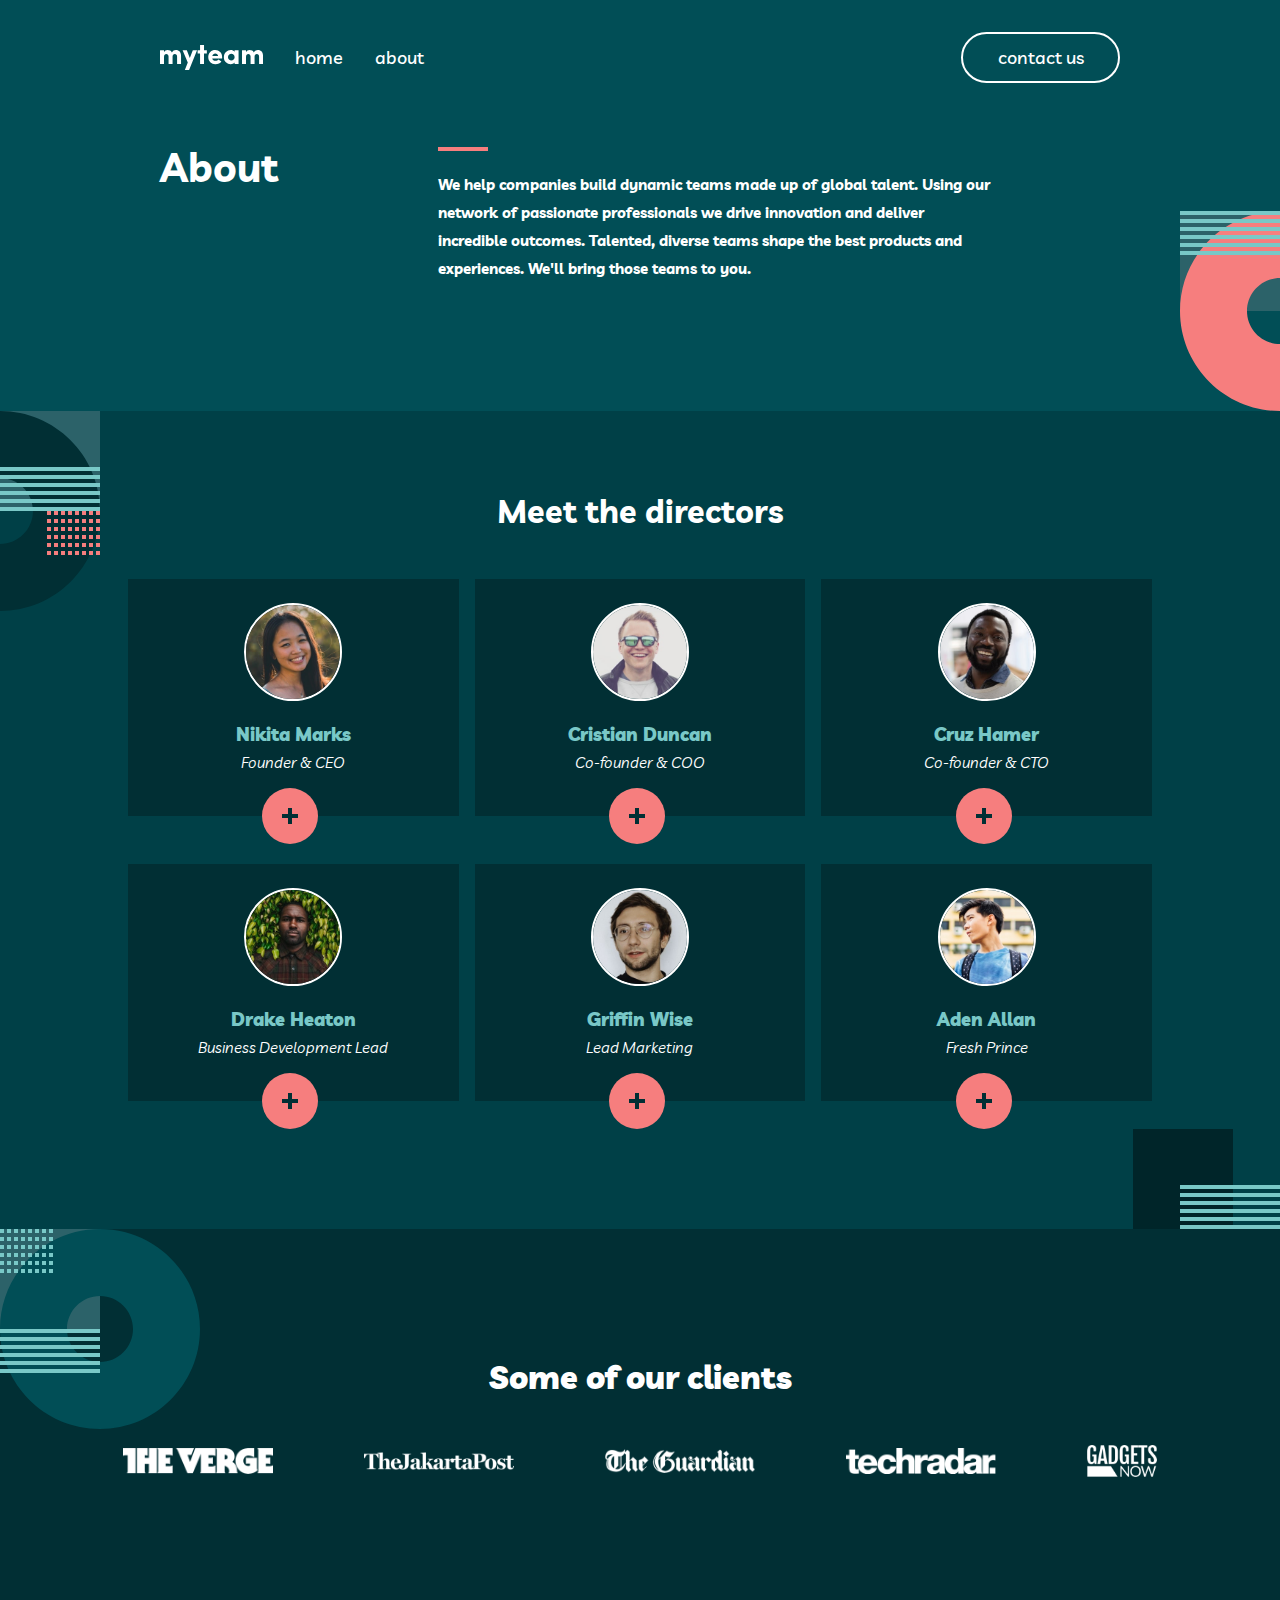
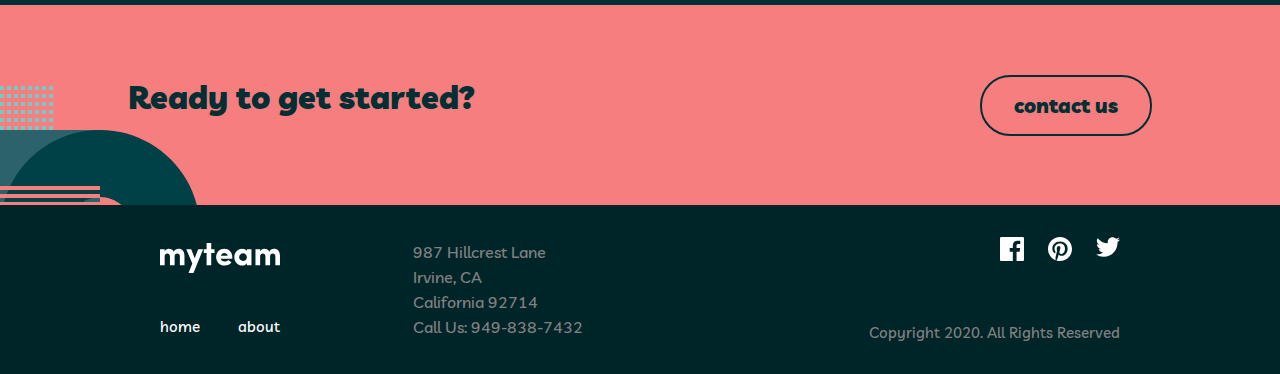
==== commit 505d0d87: "about.html" ====
--- a/about.html
+++ b/about.html
@@ -10,7 +10,7 @@
   <link rel="stylesheet" href="./css/tablet/about-tablet.css">
   <link rel="stylesheet" href="./css/desktop/about-desktop.css">
   <script src="./js/script.js" defer></script>
-  <title>Frontend Mentor | myteam website challenge - Homepage</title>
+  <title>My Team Website</title>
 </head>
 
 <body>
@@ -87,7 +87,7 @@
         <div class="wrapper">
           <div class="card">
             <div class="front">
-              <img src="\starter-code\assets\avatar-nikita.jpg" alt="nikita">
+              <img src="\assets\avatar-nikita.jpg" alt="nikita">
               <section>
                 <span>Nikita Marks</span>
                 <span>Founder & CEO</span>
@@ -123,7 +123,7 @@
         <div class="wrapper">
           <div class="card">
             <div class="front">
-              <img src="\starter-code\assets\avatar-christian.jpg" alt="nikita">
+              <img src="\assets\avatar-christian.jpg" alt="nikita">
               <section>
                 <span>Cristian Duncan</span>
                 <span>Co-founder & COO</span>
@@ -159,7 +159,7 @@
         <div class="wrapper">
           <div class="card">
             <div class="front">
-              <img src="\starter-code\assets\avatar-cruz.jpg" alt="nikita">
+              <img src="\assets\avatar-cruz.jpg" alt="nikita">
               <section>
                 <span>Cruz Hamer</span>
                 <span>Co-founder & CTO</span>
@@ -195,7 +195,7 @@
         <div class="wrapper">
           <div class="card">
             <div class="front">
-              <img src="\starter-code\assets\avatar-drake.jpg" alt="nikita">
+              <img src="\assets\avatar-drake.jpg" alt="nikita">
               <section>
                 <span>Drake Heaton</span>
                 <span>Business Development Lead</span>
@@ -231,7 +231,7 @@
         <div class="wrapper">
           <div class="card">
             <div class="front">
-              <img src="\starter-code\assets\avatar-griffin.jpg" alt="nikita">
+              <img src="\assets\avatar-griffin.jpg" alt="nikita">
               <section>
                 <span>Griffin Wise</span>
                 <span>Lead Marketing</span>
@@ -269,7 +269,7 @@
         <div class="wrapper">
           <div class="card">
             <div class="front">
-              <img src="\starter-code\assets\avatar-aden.jpg" alt="nikita">
+              <img src="\assets\avatar-aden.jpg" alt="nikita">
               <section>
                 <span>Aden Allan</span>
                 <span>Fresh Prince</span>
@@ -324,11 +324,11 @@
     </svg>
     <h3>Some of our clients</h3>
     <div class="clients">
-      <img src="\starter-code\assets\logo-the-verge.png" alt="the verge">
-      <img src="\starter-code\assets\logo-jakarta-post.png" alt="jakarta post">
-      <img src="\starter-code\assets\logo-the-guardian.png" alt="the guardian">
-      <img src="\starter-code\assets\logo-tech-radar.png" alt="tech radar">
-      <img src="\starter-code\assets\logo-gadgets-now.png" alt="gadgets now">
+      <img src="\assets\logo-the-verge.png" alt="the verge">
+      <img src="\assets\logo-jakarta-post.png" alt="jakarta post">
+      <img src="\assets\logo-the-guardian.png" alt="the guardian">
+      <img src="\assets\logo-tech-radar.png" alt="tech radar">
+      <img src="\assets\logo-gadgets-now.png" alt="gadgets now">
     </div>
   </div>
 
@@ -399,4 +399,4 @@
 
 </body>
 
-</html>+</html>
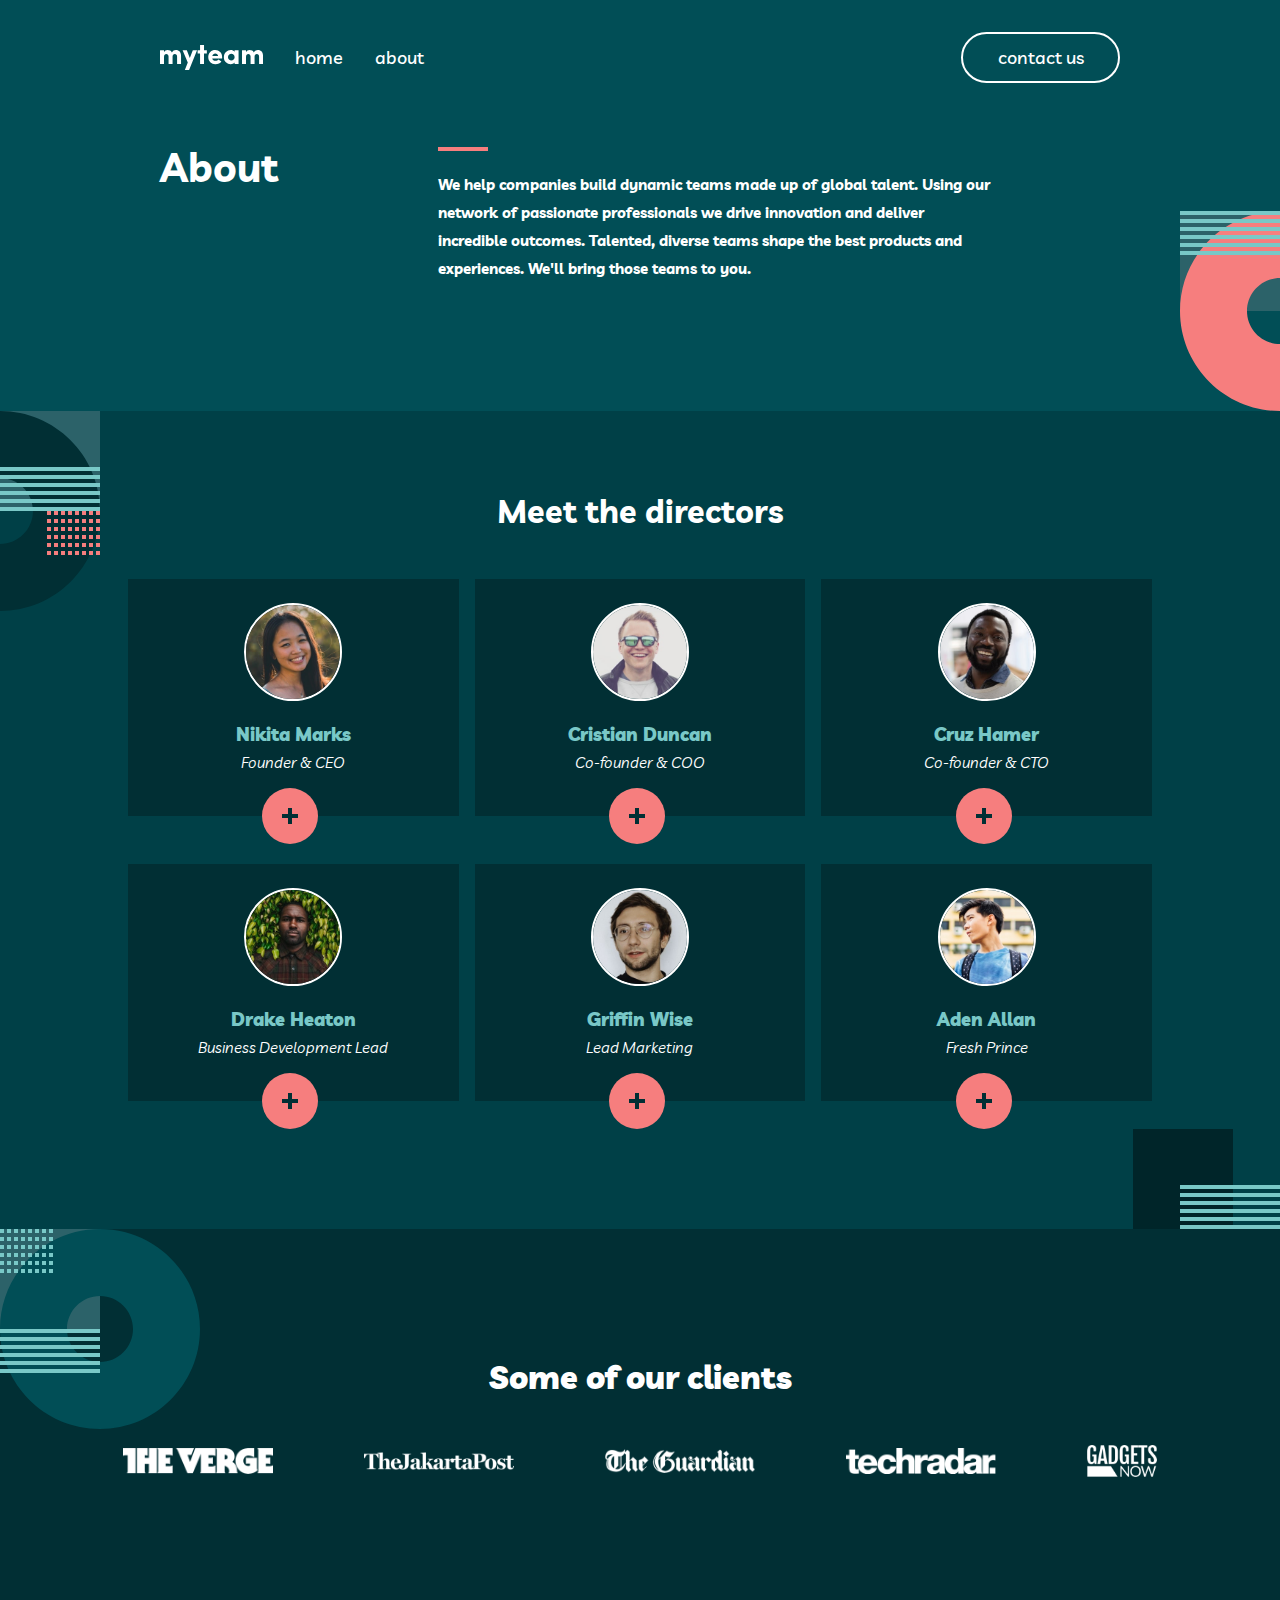
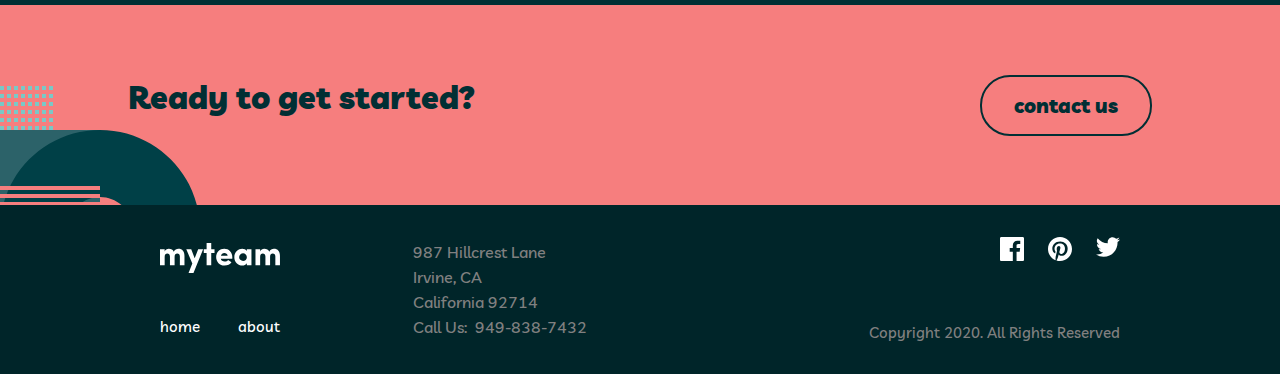
==== commit 9052aec4: "about.html" ====
--- a/about.html
+++ b/about.html
@@ -87,7 +87,7 @@
         <div class="wrapper">
           <div class="card">
             <div class="front">
-              <img src="\assets\avatar-nikita.jpg" alt="nikita">
+              <img src="./assets/avatar-nikita.jpg" alt="nikita">
               <section>
                 <span>Nikita Marks</span>
                 <span>Founder & CEO</span>
@@ -123,7 +123,7 @@
         <div class="wrapper">
           <div class="card">
             <div class="front">
-              <img src="\assets\avatar-christian.jpg" alt="nikita">
+              <img src="./assets/avatar-christian.jpg" alt="nikita">
               <section>
                 <span>Cristian Duncan</span>
                 <span>Co-founder & COO</span>
@@ -159,7 +159,7 @@
         <div class="wrapper">
           <div class="card">
             <div class="front">
-              <img src="\assets\avatar-cruz.jpg" alt="nikita">
+              <img src="./assets/avatar-cruz.jpg" alt="nikita">
               <section>
                 <span>Cruz Hamer</span>
                 <span>Co-founder & CTO</span>
@@ -195,7 +195,7 @@
         <div class="wrapper">
           <div class="card">
             <div class="front">
-              <img src="\assets\avatar-drake.jpg" alt="nikita">
+              <img src="./assets/avatar-drake.jpg" alt="nikita">
               <section>
                 <span>Drake Heaton</span>
                 <span>Business Development Lead</span>
@@ -231,7 +231,7 @@
         <div class="wrapper">
           <div class="card">
             <div class="front">
-              <img src="\assets\avatar-griffin.jpg" alt="nikita">
+              <img src="./assets/avatar-griffin.jpg" alt="nikita">
               <section>
                 <span>Griffin Wise</span>
                 <span>Lead Marketing</span>
@@ -269,7 +269,7 @@
         <div class="wrapper">
           <div class="card">
             <div class="front">
-              <img src="\assets\avatar-aden.jpg" alt="nikita">
+              <img src="./assets/avatar-aden.jpg" alt="nikita">
               <section>
                 <span>Aden Allan</span>
                 <span>Fresh Prince</span>
@@ -324,11 +324,11 @@
     </svg>
     <h3>Some of our clients</h3>
     <div class="clients">
-      <img src="\assets\logo-the-verge.png" alt="the verge">
-      <img src="\assets\logo-jakarta-post.png" alt="jakarta post">
-      <img src="\assets\logo-the-guardian.png" alt="the guardian">
-      <img src="\assets\logo-tech-radar.png" alt="tech radar">
-      <img src="\assets\logo-gadgets-now.png" alt="gadgets now">
+      <img src="./assets/logo-the-verge.png" alt="the verge">
+      <img src="./assets/logo-jakarta-post.png" alt="jakarta post">
+      <img src="./assets/logo-the-guardian.png" alt="the guardian">
+      <img src="./assets/logo-tech-radar.png" alt="tech radar">
+      <img src="./assets/logo-gadgets-now.png" alt="gadgets now">
     </div>
   </div>
 
@@ -368,7 +368,7 @@
             <li>987 Hillcrest Lane</li>
             <li>Irvine, CA</li>
             <li>California 92714</li>
-            <li>Call Us: 949-838-7432</li>
+            <li>Call Us: &nbsp;949-838-7432</li>
           </ul>
         </div>
         <div class="socials">
